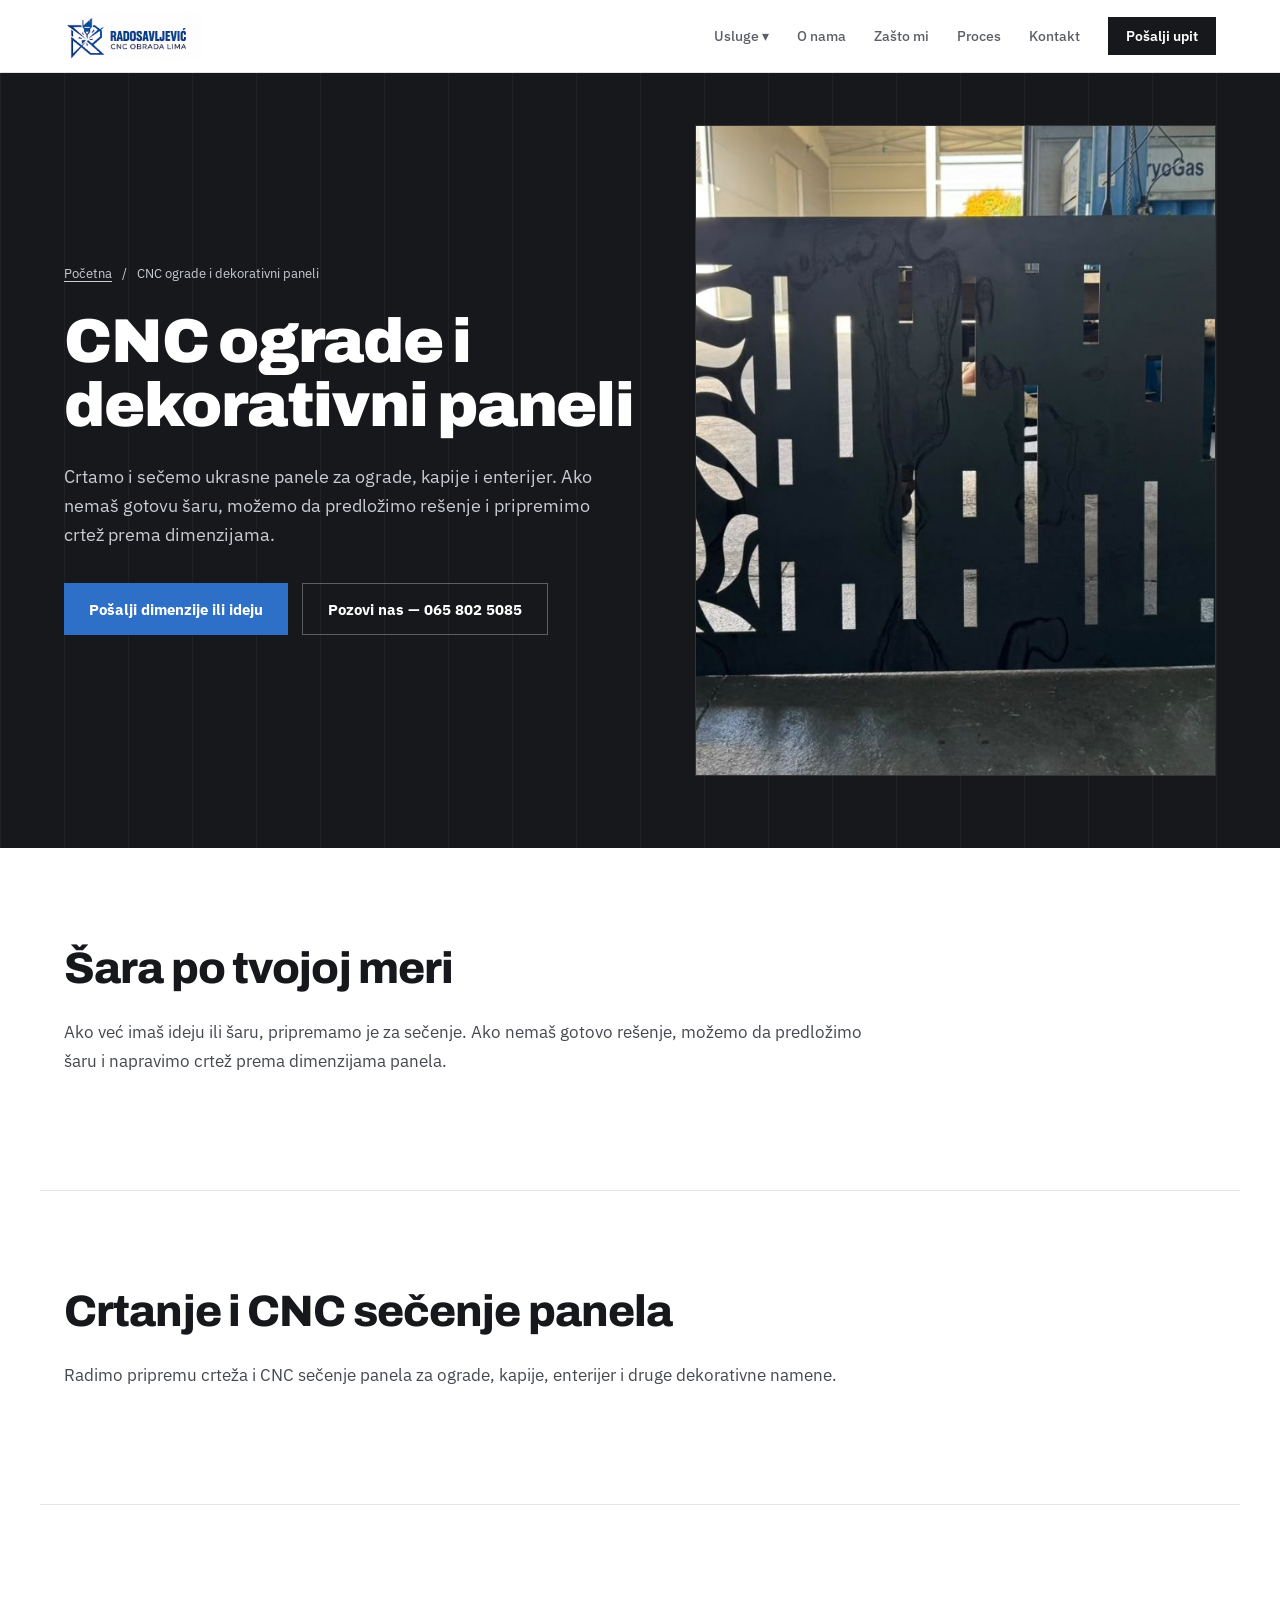
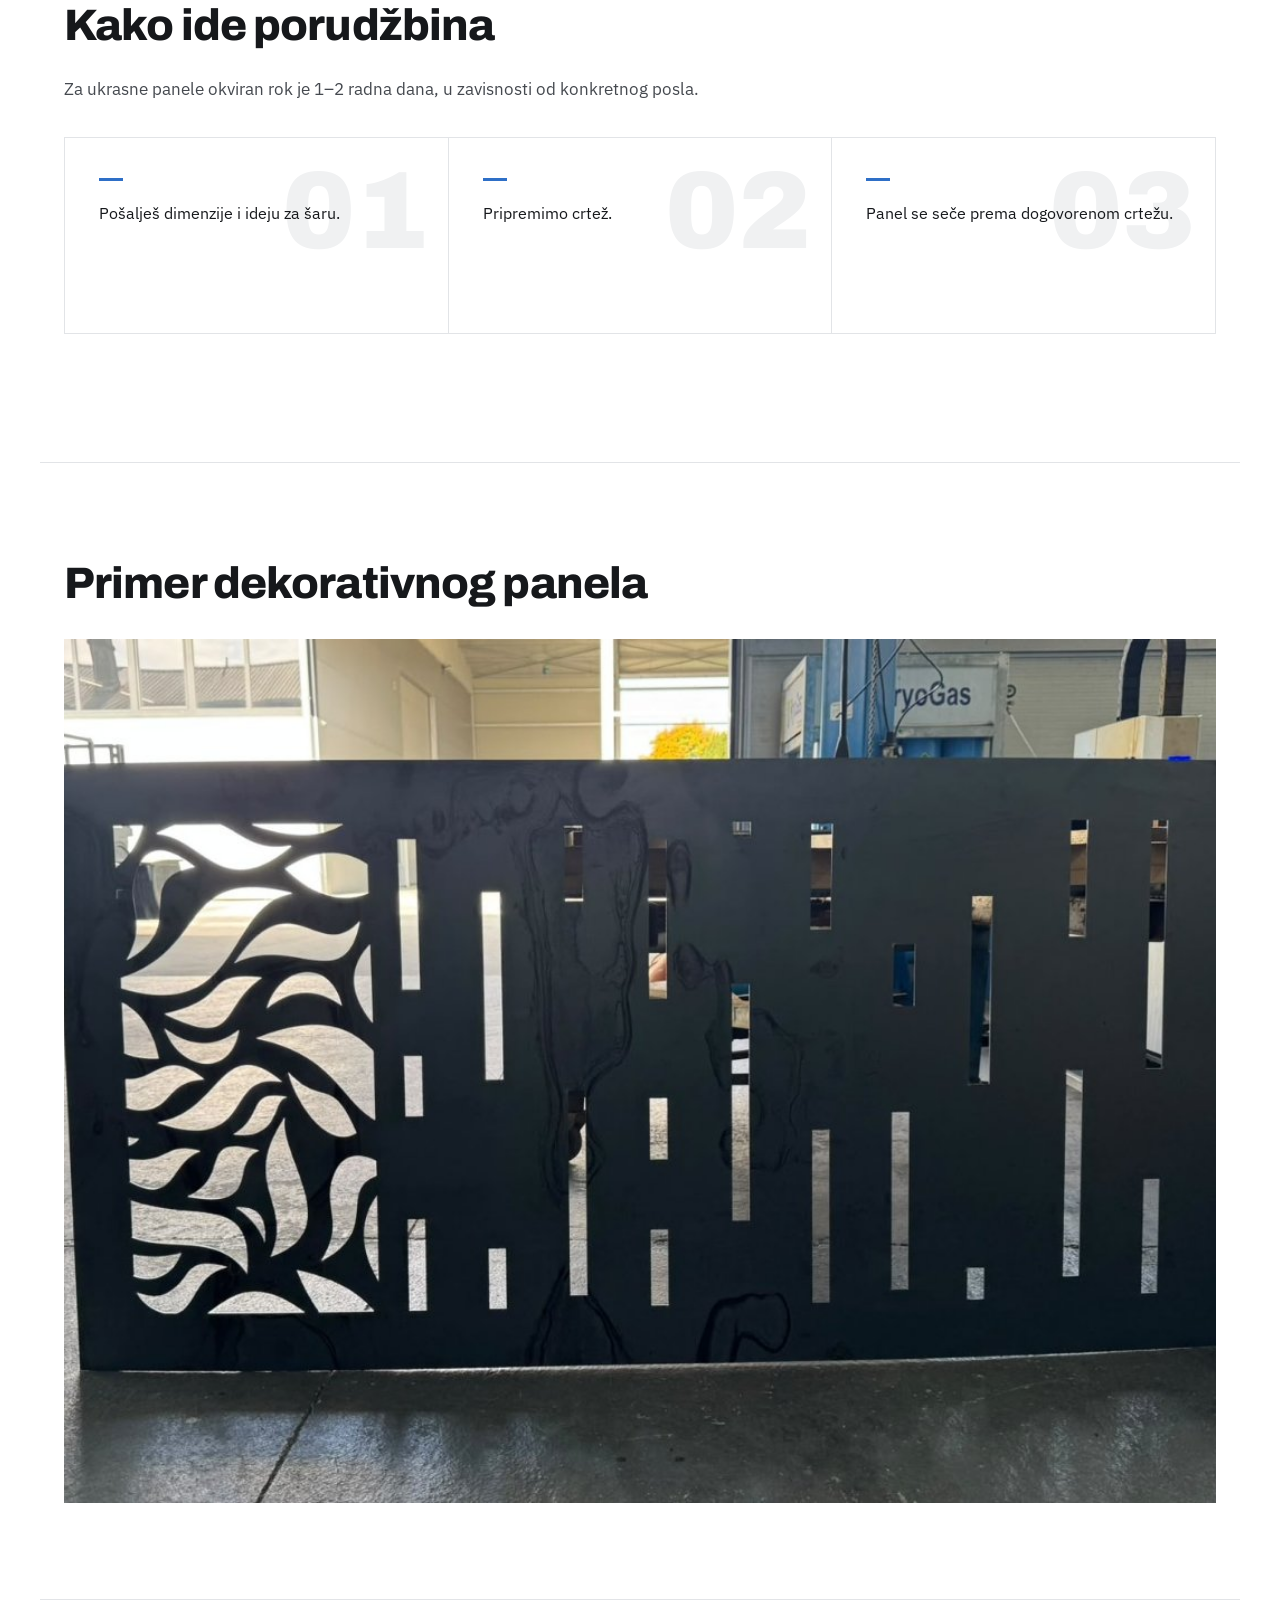
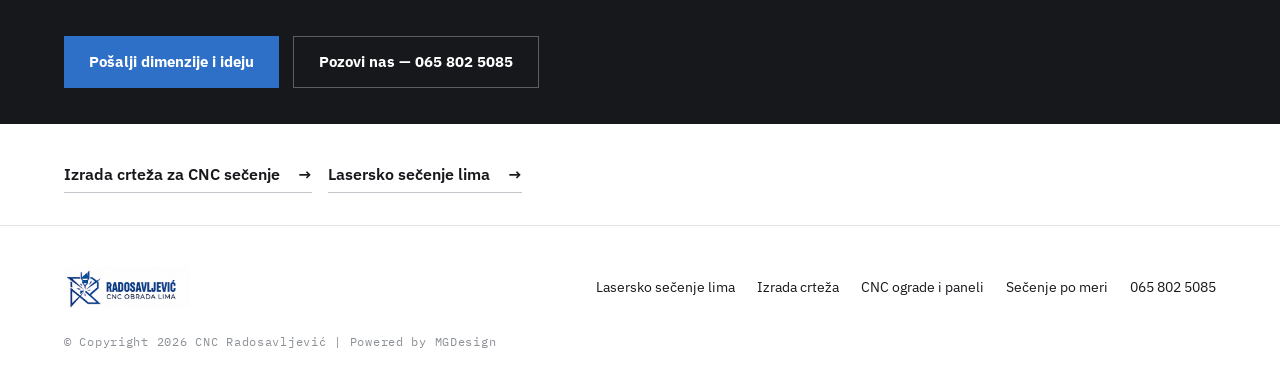
==== cnc-ograde/index.html @ 43fbc7a0 "Add four CNC service pages and production SEO updates" ====
<!doctype html>
<html lang="sr">
<head>
<meta charset="utf-8">
<meta name="viewport" content="width=device-width, initial-scale=1">
<!-- Google Tag Manager -->
<script>(function(w,d,s,l,i){w[l]=w[l]||[];w[l].push({'gtm.start':
new Date().getTime(),event:'gtm.js'});var f=d.getElementsByTagName(s)[0],
j=d.createElement(s),dl=l!='dataLayer'?'&l='+l:'';j.async=true;j.src=
'https://www.googletagmanager.com/gtm.js?id='+i+dl;f.parentNode.insertBefore(j,f);
})(window,document,'script','dataLayer','GTM-P7VCT999');</script>
<!-- End Google Tag Manager -->
<title>CNC ograde i dekorativni paneli | Radosavljević</title>
<meta name="description" content="Crtamo i sečemo ukrasne panele za ograde, kapije i enterijer. Ako nemaš gotovu šaru, možemo da predložimo rešenje i pripremimo crtež prema dimenzijama.">
<meta name="robots" content="index, follow">
<link rel="canonical" href="https://cnc-radosavljevic.com/cnc-ograde/">
<meta name="theme-color" content="#16181b">
<link rel="icon" type="image/png" href="/favicon-96x96.png" sizes="96x96">
<link rel="icon" type="image/svg+xml" href="/favicon.svg">
<link rel="shortcut icon" href="/favicon.ico">
<link rel="apple-touch-icon" sizes="180x180" href="/apple-touch-icon.png">
<meta name="apple-mobile-web-app-title" content="CNC Radosavljević">
<link rel="manifest" href="/site.webmanifest">
<meta property="og:type" content="website">
<meta property="og:locale" content="sr_RS">
<meta property="og:site_name" content="Radosavljević CNC obrada lima">
<meta property="og:title" content="CNC ograde i dekorativni paneli | Radosavljević">
<meta property="og:description" content="Crtamo i sečemo ukrasne panele za ograde, kapije i enterijer. Ako nemaš gotovu šaru, možemo da predložimo rešenje i pripremimo crtež prema dimenzijama.">
<meta property="og:url" content="https://cnc-radosavljevic.com/cnc-ograde/">
<meta property="og:image" content="https://cnc-radosavljevic.com/assets/galerija-4.jpg">
<meta property="og:image:alt" content="Crni laserski sečeni dekorativni panel">
<meta name="twitter:card" content="summary_large_image">
<meta name="twitter:title" content="CNC ograde i dekorativni paneli | Radosavljević">
<meta name="twitter:description" content="Crtamo i sečemo ukrasne panele za ograde, kapije i enterijer. Ako nemaš gotovu šaru, možemo da predložimo rešenje i pripremimo crtež prema dimenzijama.">
<meta name="twitter:image" content="https://cnc-radosavljevic.com/assets/galerija-4.jpg">
<script type="application/ld+json">{
  "@context": "https://schema.org",
  "@graph": [
    {
      "@type": "WebPage",
      "@id": "https://cnc-radosavljevic.com/cnc-ograde/#webpage",
      "url": "https://cnc-radosavljevic.com/cnc-ograde/",
      "name": "CNC ograde i dekorativni paneli | Radosavljević",
      "description": "Crtamo i sečemo ukrasne panele za ograde, kapije i enterijer. Ako nemaš gotovu šaru, možemo da predložimo rešenje i pripremimo crtež prema dimenzijama.",
      "inLanguage": "sr-RS",
      "about": {
        "@id": "https://cnc-radosavljevic.com/cnc-ograde/#service"
      },
      "breadcrumb": {
        "@id": "https://cnc-radosavljevic.com/cnc-ograde/#breadcrumb"
      }
    },
    {
      "@type": "BreadcrumbList",
      "@id": "https://cnc-radosavljevic.com/cnc-ograde/#breadcrumb",
      "itemListElement": [
        {
          "@type": "ListItem",
          "position": 1,
          "name": "Početna",
          "item": "https://cnc-radosavljevic.com/"
        },
        {
          "@type": "ListItem",
          "position": 2,
          "name": "CNC ograde i dekorativni paneli",
          "item": "https://cnc-radosavljevic.com/cnc-ograde/"
        }
      ]
    },
    {
      "@type": "Service",
      "@id": "https://cnc-radosavljevic.com/cnc-ograde/#service",
      "name": "CNC ograde i dekorativni paneli",
      "description": "Crtamo i sečemo ukrasne panele za ograde, kapije i enterijer. Ako nemaš gotovu šaru, možemo da predložimo rešenje i pripremimo crtež prema dimenzijama.",
      "url": "https://cnc-radosavljevic.com/cnc-ograde/",
      "provider": {
        "@type": "LocalBusiness",
        "name": "Radosavljević CNC obrada lima",
        "url": "https://cnc-radosavljevic.com/"
      }
    }
  ]
}</script>
<link rel="preconnect" href="https://fonts.googleapis.com">
<link rel="preconnect" href="https://fonts.gstatic.com" crossorigin>
<link href="https://fonts.googleapis.com/css2?family=Archivo:wght@600;700;800;900&amp;family=IBM+Plex+Mono:wght@400;500&amp;family=IBM+Plex+Sans:wght@400;500;600&amp;display=swap" rel="stylesheet">
<link rel="stylesheet" href="/assets/pages.css">
</head>
<body>
<!-- Google Tag Manager (noscript) -->
<noscript><iframe src="https://www.googletagmanager.com/ns.html?id=GTM-P7VCT999"
height="0" width="0" style="display:none;visibility:hidden"></iframe></noscript>
<!-- End Google Tag Manager (noscript) -->
<header class="site-header">
  <div class="site-header__inner">
    <a class="site-header__brand" href="/" aria-label="CNC Radosavljević — početna">
      <img src="/assets/logo.png" alt="Radosavljević CNC obrada lima" width="200" height="77">
    </a>
    <nav class="desktop-nav" aria-label="Glavna navigacija">
      <details class="services-menu">
        <summary>Usluge</summary>
        <div class="services-subnav">
          <a href="/lasersko-secenje-lima/">Lasersko sečenje lima</a>
          <a href="/izrada-crteza-za-cnc-secenje/">Izrada crteža za CNC sečenje</a>
          <a href="/cnc-ograde/">CNC ograde i dekorativni paneli</a>
          <a href="/usluzno-secenje-lima/">Uslužno sečenje lima po meri</a>
        </div>
      </details>
      <a href="/#onama">O nama</a>
      <a href="/#zasto">Zašto mi</a>
      <a href="/#proces">Proces</a>
      <a href="/#kontakt">Kontakt</a>
      <a class="nav-cta" href="/usluzno-secenje-lima/#upit">Pošalji upit</a>
    </nav>
    <details class="mobile-nav">
      <summary aria-label="Otvori ili zatvori meni"><span aria-hidden="true">☰</span><span class="sr-only">Meni</span></summary>
      <nav aria-label="Mobilna navigacija">
        <a href="/#usluge">Usluge</a>
        <a class="mobile-nav__child" href="/lasersko-secenje-lima/">Lasersko sečenje lima</a>
        <a class="mobile-nav__child" href="/izrada-crteza-za-cnc-secenje/">Izrada crteža za CNC sečenje</a>
        <a class="mobile-nav__child" href="/cnc-ograde/">CNC ograde i dekorativni paneli</a>
        <a class="mobile-nav__child" href="/usluzno-secenje-lima/">Uslužno sečenje lima po meri</a>
        <a href="/#onama">O nama</a>
        <a href="/#kontakt">Kontakt</a>
        <a class="nav-cta" href="/usluzno-secenje-lima/#upit">Pošalji upit</a>
      </nav>
    </details>
  </div>
</header>

<main id="top">
<section class="page-hero" aria-labelledby="page-title"><div class="page-hero__inner">
<div class="page-hero__copy">
<nav class="breadcrumbs" aria-label="Putanja"><a href="/">Početna</a><span aria-hidden="true">/</span><span aria-current="page">CNC ograde i dekorativni paneli</span></nav>
<h1 id="page-title">CNC ograde i dekorativni paneli</h1>
<p class="page-hero__intro">Crtamo i sečemo ukrasne panele za ograde, kapije i enterijer. Ako nemaš gotovu šaru, možemo da predložimo rešenje i pripremimo crtež prema dimenzijama.</p>
<div class="page-hero__actions"><a class="button button--primary" href="/usluzno-secenje-lima/#upit">Pošalji dimenzije ili ideju</a><a class="button button--outline" href="tel:+381658025085">Pozovi nas — 065 802 5085</a></div>

</div><div class="page-hero__media"><img src="/assets/galerija-4.jpg" alt="Crni laserski sečeni dekorativni panel" fetchpriority="high" decoding="async"></div>
</div></section><section class="page-content service-section"><h2>Šara po tvojoj meri</h2><p>Ako već imaš ideju ili šaru, pripremamo je za sečenje. Ako nemaš gotovo rešenje, možemo da predložimo šaru i napravimo crtež prema dimenzijama panela.</p></section>
<section class="page-content service-section"><h2>Crtanje i CNC sečenje panela</h2><p>Radimo pripremu crteža i CNC sečenje panela za ograde, kapije, enterijer i druge dekorativne namene.</p></section>
<section class="page-content service-section"><h2>Kako ide porudžbina</h2><p>Za ukrasne panele okviran rok je 1–2 radna dana, u zavisnosti od konkretnog posla.</p><ol class="steps-list"><li><span class="step-ghost" aria-hidden="true">01</span><span class="step-rule" aria-hidden="true"></span><span class="step-copy">Pošalješ dimenzije i ideju za šaru.</span></li><li><span class="step-ghost" aria-hidden="true">02</span><span class="step-rule" aria-hidden="true"></span><span class="step-copy">Pripremimo crtež.</span></li><li><span class="step-ghost" aria-hidden="true">03</span><span class="step-rule" aria-hidden="true"></span><span class="step-copy">Panel se seče prema dogovorenom crtežu.</span></li></ol></section>
<section class="page-content service-section"><h2>Primer dekorativnog panela</h2><div class="photo-grid"><figure><img src="/assets/galerija-4.jpg" alt="Crni CNC sečeni panel za ogradu ili kapiju" loading="lazy" decoding="async"></figure></div></section><div class="closing-cta"><div class="closing-inner"><div class="page-hero__actions">
        <a class="button button--primary" href="/usluzno-secenje-lima/#upit">Pošalji dimenzije i ideju</a><a class="button button--outline" href="tel:+381658025085">Pozovi nas — 065 802 5085</a>
        </div></div></div><nav class="related-links" aria-label="Povezane usluge"><a href="/izrada-crteza-za-cnc-secenje/">Izrada crteža za CNC sečenje <span aria-hidden="true">→</span></a><a href="/lasersko-secenje-lima/">Lasersko sečenje lima <span aria-hidden="true">→</span></a></nav></main>
<footer class="site-footer">
  <div class="site-footer__inner">
    <a href="/" aria-label="Nazad na početnu"><img src="/assets/logo.png" alt="Radosavljević CNC obrada lima" width="182" height="70"></a>
    <nav class="site-footer__links" aria-label="Usluge u podnožju">
      <a href="/lasersko-secenje-lima/">Lasersko sečenje lima</a>
      <a href="/izrada-crteza-za-cnc-secenje/">Izrada crteža</a>
      <a href="/cnc-ograde/">CNC ograde i paneli</a>
      <a href="/usluzno-secenje-lima/">Sečenje po meri</a>
      <a href="tel:+381658025085">065 802 5085</a>
    </nav>
    <small>© Copyright 2026 CNC Radosavljević | Powered by MGDesign</small>
  </div>
</footer>


</body>
</html>
---- assets/pages.css ----
/* Stilovi za nove unutrašnje stranice; postojeći index.html nije promenjen. */
:root {
  color-scheme: light;
  --ink: #16181b;
  --text-muted: #5c6066;
  --line: #e2e4e7;
  --blue: #2e6fc7;
  --blue-light: #5b9be8;
  --font-body: 'IBM Plex Sans', system-ui, sans-serif;
  --font-heading: Archivo, system-ui, sans-serif;
  --font-mono: 'IBM Plex Mono', monospace;
}
* { box-sizing: border-box; }
html { scroll-behavior: smooth; }
body { margin: 0; font-family: var(--font-body); color: var(--ink); background: white; -webkit-font-smoothing: antialiased; }
a { color: inherit; text-decoration: none; }
a:hover { color: #1f4e9e; }
a:focus-visible, summary:focus-visible { outline: 3px solid var(--blue); outline-offset: 4px; }
img { max-width: 100%; }
h1, h2, h3 { font-family: var(--font-heading); letter-spacing: -.02em; margin: 0; }
p { margin: 0; }
.sr-only { position: absolute; width: 1px; height: 1px; padding: 0; margin: -1px; overflow: hidden; clip: rect(0,0,0,0); white-space: nowrap; border: 0; }

/* Header i navigacija preuzimaju proporcije i boje sa postojeće naslovne. */
.site-header { position: relative; z-index: 20; background: rgba(255,255,255,.96); border-bottom: 1px solid var(--line); }
.site-header__inner { max-width: 1200px; height: 72px; padding: 0 24px; margin: auto; display: flex; justify-content: space-between; align-items: center; gap: 24px; }
.site-header__brand { display: inline-flex; align-items: center; flex-shrink: 0; }
.site-header__brand img { display: block; width: auto; height: 46px; }
.desktop-nav { display: flex; align-items: center; gap: 28px; }
.desktop-nav > a { font-size: 14px; color: var(--text-muted); font-weight: 500; position: relative; }
.desktop-nav > a:not(.nav-cta)::after { content: ''; position: absolute; left: 0; right: 0; bottom: -6px; height: 2px; background: var(--blue); transform: scaleX(0); transform-origin: left; transition: transform .2s; }
.desktop-nav > a:not(.nav-cta):hover::after { transform: scaleX(1); }
.desktop-nav > a:hover { color: var(--ink); }
.desktop-nav > a.nav-cta, .mobile-nav .nav-cta { padding: 10px 18px; font-weight: 600; color: white; background: var(--ink); }
.desktop-nav > a.nav-cta:hover, .mobile-nav .nav-cta:hover { background: var(--blue); color: #fff; }
.mobile-nav { display: none; }

/* Unutrašnja hero sekcija, sa istim motivima kao na naslovnoj. */
.page-hero { background-color: var(--ink); background-image: repeating-linear-gradient(90deg, rgba(255,255,255,.04) 0 1px, transparent 1px 64px); color: white; }
.page-hero__inner { max-width: 1200px; margin: auto; padding: 52px 24px 72px; display: grid; grid-template-columns: 1.05fr .95fr; gap: 56px; align-items: center; }
.eyebrow, .section-label { font: 500 12px/1.5 var(--font-mono); letter-spacing: .13em; color: var(--blue-light); }
.eyebrow { display: inline-block; padding: 7px 14px; border: 1px solid rgba(255,255,255,.18); margin-bottom: 22px; }
.breadcrumbs { display: flex; gap: 10px; align-items: center; margin-bottom: 28px; font-size: 13px; color: #c9ccd1; }
.breadcrumbs a { text-decoration: underline; text-underline-offset: 3px; }
.breadcrumbs a:hover { color: white; }
.page-hero h1 { font-size: clamp(40px, 5.4vw, 68px); font-weight: 900; line-height: 1.02; }
.page-hero h1 span { color: var(--blue-light); }
.page-hero__intro { font-size: 18px; line-height: 1.6; color: #c9ccd1; max-width: 560px; margin: 26px 0 34px; }
.page-hero__actions { display: flex; gap: 14px; flex-wrap: wrap; }
.button { display: inline-flex; align-items: center; justify-content: center; text-align: center; min-height: 52px; padding: 15px 25px; font-size: 15px; font-weight: 700; transition: background .2s, transform .2s; }
.button:hover { transform: translateY(-2px); }
.button--primary { color: white; background: var(--blue); }
.button--primary:hover { background: #3f7fd6; color: white; }
.button--outline { color: white; border: 1px solid rgba(255,255,255,.3); }
.button--outline:hover { color: white; background: rgba(255,255,255,.08); }
.page-hero__media { aspect-ratio: 4 / 5; border: 1px solid rgba(255,255,255,.12); overflow: hidden; }
.page-hero__media img { display: block; width: 100%; height: 100%; object-fit: cover; }

/* Privremeni sadržaj nove stranice. */
.page-content { max-width: 1200px; margin: 0 auto; padding: 96px 24px; }
.section-label { color: #1f4e9e; margin-bottom: 14px; }
.page-content h2 { font-size: clamp(30px, 4vw, 44px); font-weight: 800; max-width: 720px; }
.page-content__lead { max-width: 750px; color: var(--text-muted); font-size: 16px; line-height: 1.7; margin: 24px 0 42px; }
.info-grid { display: grid; grid-template-columns: repeat(3, minmax(0,1fr)); gap: 1px; background: var(--line); border: 1px solid var(--line); }
.info-card { background: white; padding: 38px 30px; min-height: 230px; }
.info-card__rule { width: 26px; height: 3px; background: var(--blue); margin-bottom: 24px; }
.info-card h3 { font-size: 22px; font-weight: 700; margin-bottom: 14px; }
.info-card p { font-size: 15px; color: var(--text-muted); line-height: 1.7; }

.site-footer { border-top: 1px solid var(--line); background: white; }
.site-footer__inner { max-width: 1200px; padding: 40px 24px; margin: 0 auto; display: flex; justify-content: space-between; align-items: center; gap: 24px; flex-wrap: wrap; }
.site-footer img { display: block; width: auto; height: 42px; }
.site-footer small { font: 400 12px/1.6 var(--font-mono); letter-spacing: .06em; color: #8b9096; }

@media (max-width: 1000px) {
  .desktop-nav { gap: 17px; }
}
@media (max-width: 860px) {
  .site-header { position: sticky; top: 0; backdrop-filter: blur(10px); }
  .desktop-nav { display: none; }
  .mobile-nav { display: block; position: relative; }
  .mobile-nav summary { width: 42px; height: 42px; border: 1px solid var(--line); display: grid; place-items: center; list-style: none; cursor: pointer; font-size: 21px; }
  .mobile-nav summary::-webkit-details-marker { display: none; }
  .mobile-nav[open] summary span[aria-hidden] { font-size: 0; }
  .mobile-nav[open] summary span[aria-hidden]::after { content: '×'; font-size: 29px; }
  .mobile-nav nav { position: absolute; right: -24px; top: calc(100% + 15px); width: min(340px, 100vw); padding: 12px 24px 24px; display: flex; flex-direction: column; background: #fff; box-shadow: 0 18px 35px rgba(0,0,0,.14); border: 1px solid var(--line); }
  .mobile-nav nav a { padding: 12px 0; border-bottom: 1px solid #f0f1f2; font-weight: 500; }
  .mobile-nav nav .nav-cta { border: none; margin-top: 12px; padding: 14px; text-align: center; }
  .page-hero__inner { grid-template-columns: 1fr; gap: 40px; }
  .page-hero__media { aspect-ratio: 16 / 10; }
  .info-grid { grid-template-columns: 1fr; }
  .info-card { min-height: 0; }
}
@media (max-width: 520px) {
  .page-hero__inner { padding: 38px 24px 56px; }
  .page-content { padding: 64px 24px; }
  .page-hero__intro { font-size: 16px; }
  .page-hero__media { aspect-ratio: 4 / 3; }
}
@media (prefers-reduced-motion: reduce) {
  html { scroll-behavior: auto; }
  *, *::before, *::after { transition: none !important; }
}

/* Odobrene uslužne podstrane: sadržajne sekcije i kontakt. */
.service-section { border-bottom: 1px solid var(--line); }
.service-section h2 { margin-bottom: 26px; }
.service-section > p, .page-content--form > p { font-size: 17px; line-height: 1.72; max-width: 800px; color: #45494f; margin: 0 0 18px; }
.page-hero__media img { object-position: center; }
.page-hero h1 { font-size: clamp(34px, 4.9vw, 62px); }
.hero-stats { display: flex; flex-wrap: wrap; gap: 10px; margin-top: 27px; }
.hero-stats span { font: 500 13px/1.4 var(--font-mono); padding: 9px 13px; border: 1px solid #555c66; color: #eef0f5; }
.facts-grid { display: grid; grid-template-columns: repeat(4,minmax(0,1fr)); gap: 12px; margin-top: 24px; }
.facts-grid .info-card { background: #f5f6f8; min-height: 145px; padding: 24px; border-top: 3px solid var(--blue); }
.facts-grid .info-card h3 { font-size: 18px; }
.facts-grid .info-card p { font-size: 22px; font-weight: 700; color: var(--ink); }
.service-section .info-grid { margin-top: 28px; }
.service-section .info-card { min-height: unset; }
.steps-list { list-style: none; display: grid; grid-template-columns: repeat(3,minmax(0,1fr)); gap: 1px; padding: 0; margin: 32px 0; background: var(--line); border: 1px solid var(--line); }
.steps-list li { position: relative; overflow: hidden; min-height: 195px; padding: 40px 34px 34px; background: #fff; font-size: 16px; line-height: 1.6; }
.step-ghost { position: absolute; top: 18px; right: 20px; color: #f0f1f2; font: 900 110px/1 var(--font-heading); pointer-events: none; }
.step-rule { position: relative; z-index: 1; display: block; width: 24px; height: 3px; margin-bottom: 20px; background: var(--blue); }
.step-copy { position: relative; z-index: 1; display: block; color: var(--ink); }
.photo-grid { display: grid; grid-template-columns: repeat(auto-fit,minmax(210px,1fr)); gap: 14px; margin-top: 32px; }
.photo-grid figure, .feature-photo { margin: 0; background: #e5e7e9; overflow: hidden; }
.photo-grid figure { aspect-ratio: 4 / 3; }
.photo-grid img, .feature-photo img { display: block; width: 100%; height: 100%; object-fit: cover; }
.feature-photo { max-width: 780px; margin-top: 32px; aspect-ratio: 16 / 9; }
.service-faq { max-width: 900px; margin-inline: auto; padding: 96px 24px; }
.service-faq__label { font: 400 12px/1.5 var(--font-mono); letter-spacing: .16em; color: #1f4e9e; margin-bottom: 14px; }
.service-faq h2 { font-size: clamp(30px, 4vw, 44px); font-weight: 800; margin-bottom: 44px; }
.faq-list { border-top: 1px solid var(--line); }
.faq-list details { border-bottom: 1px solid var(--line); }
.faq-list summary { display: flex; align-items: center; justify-content: space-between; gap: 20px; padding: 24px 4px; list-style: none; cursor: pointer; font: 700 18px/1.45 var(--font-heading); color: var(--ink); }
.faq-list summary::-webkit-details-marker { display: none; }
.faq-list summary::after { content: '+'; flex-shrink: 0; font: 400 22px/1 var(--font-mono); color: #1f4e9e; }
.faq-list details[open] summary::after { content: '–'; }
.faq-list p { max-width: 680px; margin: 0; padding: 0 4px 26px; color: var(--text-muted); font-size: 16px; line-height: 1.65; }
.inline-cta { margin: 36px 0 0; }
.inline-cta .button--outline, .page-content--form .button--outline { border-color: var(--ink); color: var(--ink); }
.inline-cta .button--outline:hover, .page-content--form .button--outline:hover { color: white; background: var(--ink); }
.closing-cta { background: #16181b; padding: 36px 0; }
.closing-inner { width: 100%; max-width: 1200px; margin: auto; padding: 0 24px; }
.page-content--form { background: #fff; }
.quote-form { margin-top: 32px; max-width: 850px; display: grid; gap: 17px; }
.quote-form label { display: grid; gap: 9px; font-weight: 600; font-size: 14px; }
.quote-form input, .quote-form textarea { width: 100%; padding: 14px; border: 1px solid #b9c0c8; border-radius: 2px; background: #fff; color: var(--ink); font: inherit; }
.quote-form input:focus, .quote-form textarea:focus { outline: 2px solid #2e6fc7; outline-offset: 1px; }
.quote-form input[type=file] { padding: 18px; border-style: dashed; }
.quote-form .button { border: none; width: fit-content; cursor: pointer; }
.form-row { display: grid; grid-template-columns: repeat(2,1fr); gap: 18px; }
.form-feedback { min-height: 18px; font-size: 14px; color: #ab3131; }
.related-links { width: 100%; display: flex; flex-wrap: wrap; gap: 16px; padding: 32px 24px; max-width: 1200px; margin: auto; }
.related-links a { display: inline-flex; align-items: center; justify-content: space-between; gap: 18px; border-bottom: 1px solid #c2c6cb; padding: 8px 0; font-weight: 600; }
.site-footer__links { display: flex; flex-wrap: wrap; gap: 12px 22px; }
.site-footer__links a { font-size: 14px; }
.services-menu { position: relative; }
.services-menu > summary { list-style: none; font-size: 14px; color: var(--text-muted); font-weight: 500; cursor: pointer; }
.services-menu > summary::-webkit-details-marker { display: none; }
.services-menu > summary::after { content: ' ▾'; }
.services-menu[open] .services-subnav { position: absolute; top: 100%; left: -18px; width: 280px; background: #fff; box-shadow: 0 12px 32px #0002; padding: 12px 18px; border: 1px solid var(--line); z-index: 30; }
.services-subnav a { display: block; padding: 10px 0; font-size: 14px; border-bottom: 1px solid var(--line); }
.services-subnav a:last-child { border: 0; }
.mobile-nav nav .mobile-nav__child { padding-left: 16px; font-size: 13px; }
@media(max-width: 860px) {
  .facts-grid { grid-template-columns: repeat(2, 1fr); }
  .steps-list { grid-template-columns: 1fr; }
}
@media(max-width: 520px) {
  .service-faq { padding: 64px 24px; }
  .steps-list li { min-height: 170px; padding: 30px 26px; }
  .step-ghost { top: 16px; right: 18px; font-size: 86px; }
  .form-row { grid-template-columns: 1fr; }
  .facts-grid { grid-template-columns: 1fr 1fr; }
  .facts-grid .info-card { padding: 18px; }
  .page-hero__actions .button { width: 100%; }
}
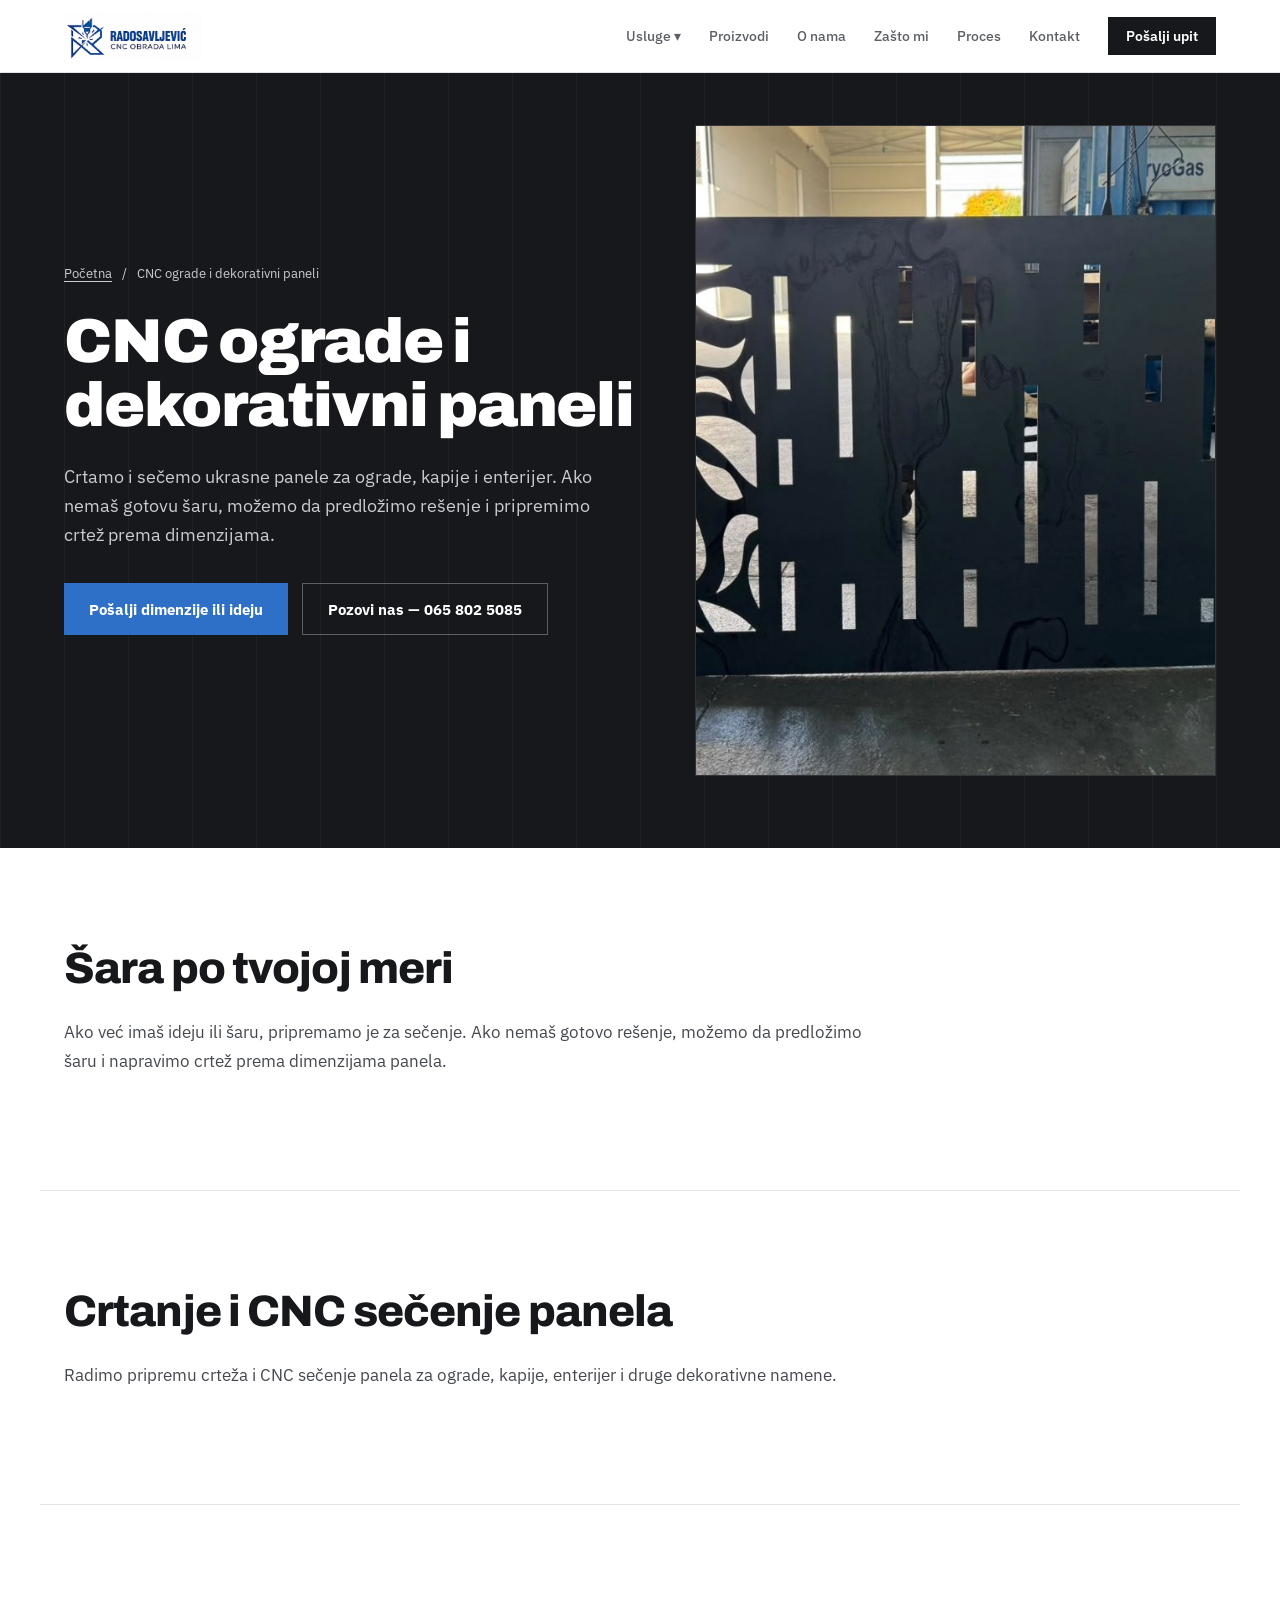
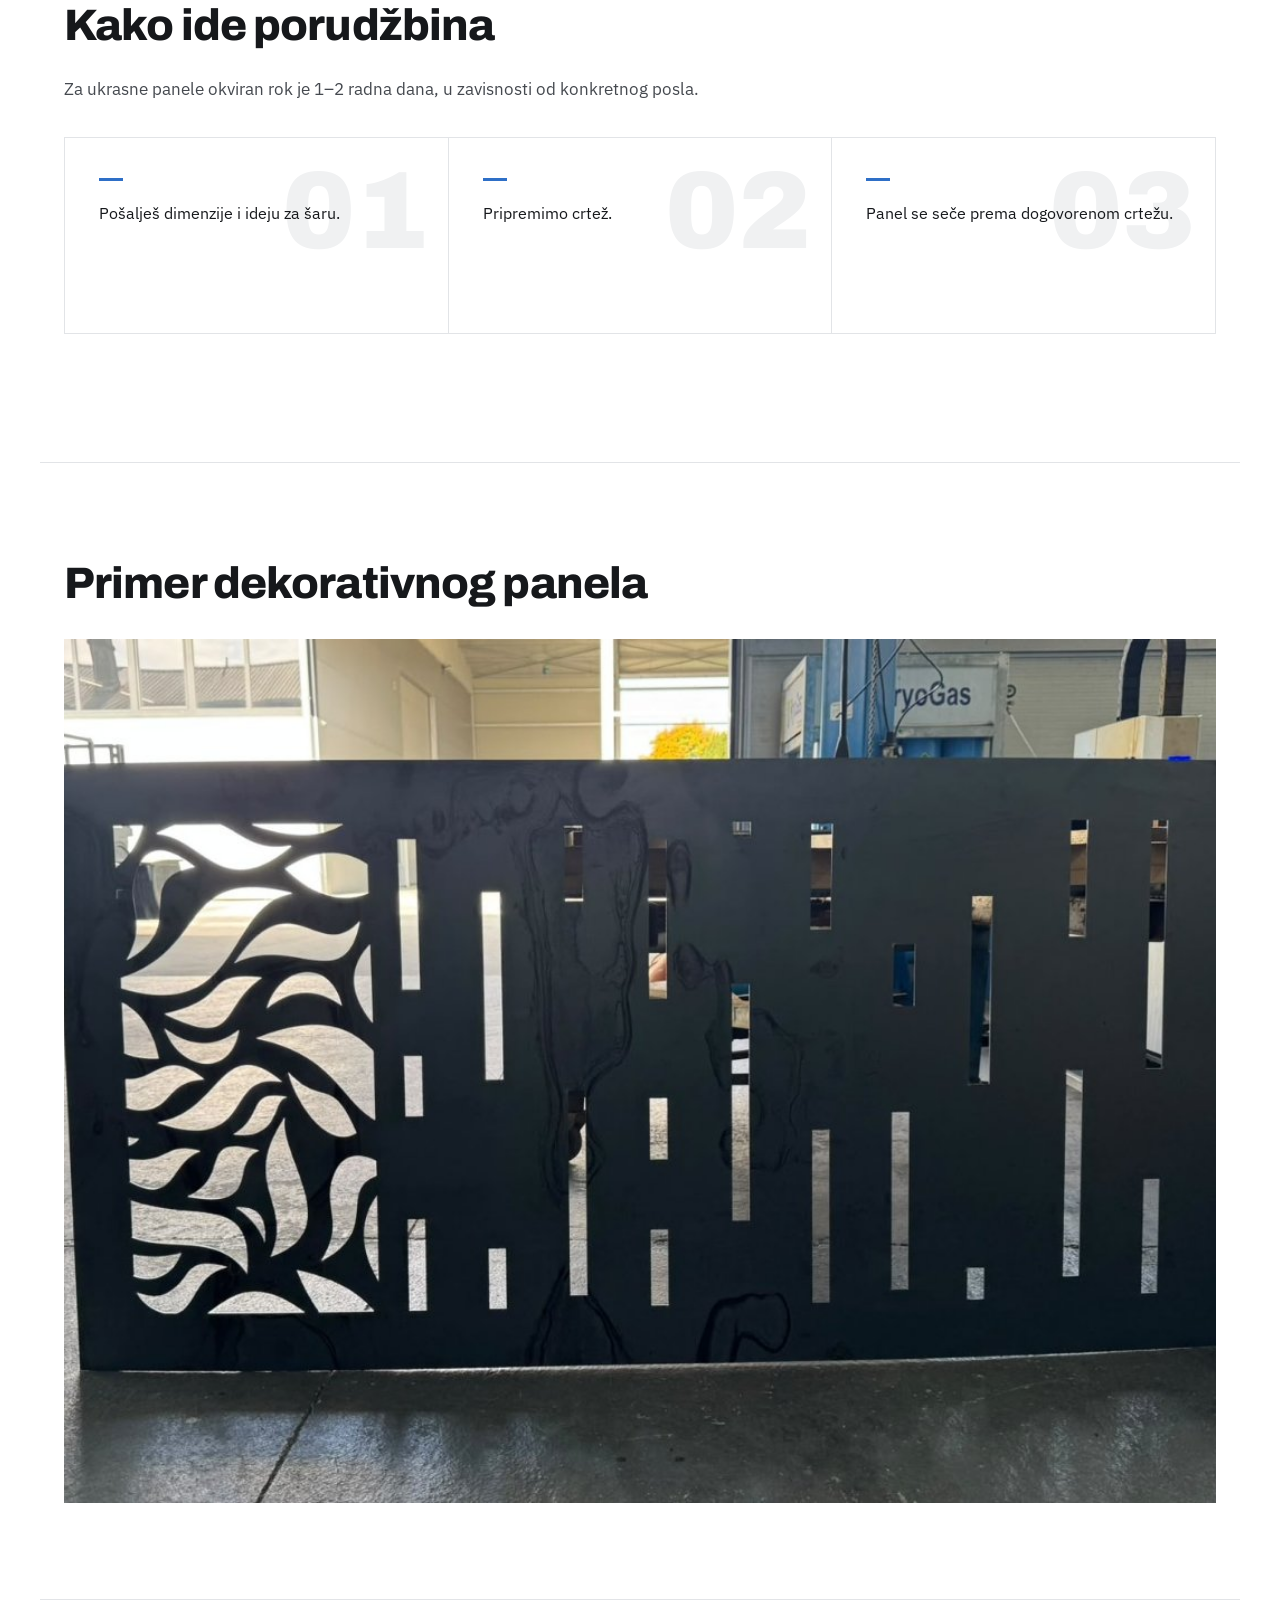
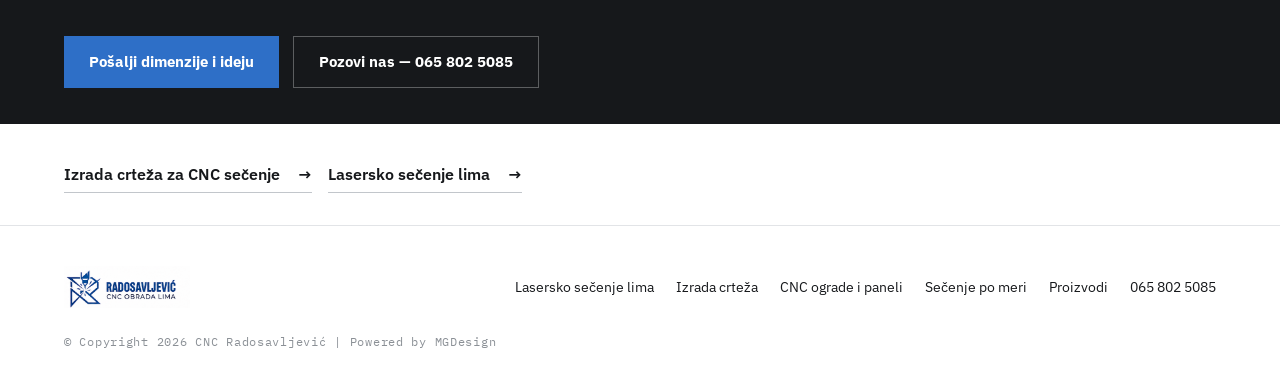
==== commit 02e52363: "Deploy seven-page CNC site with products and SERP controls" ====
--- a/cnc-ograde/index.html
+++ b/cnc-ograde/index.html
@@ -93,7 +93,7 @@
 height="0" width="0" style="display:none;visibility:hidden"></iframe></noscript>
 <!-- End Google Tag Manager (noscript) -->
 <header class="site-header">
-  <div class="site-header__inner">
+  <div class="site-header__inner" data-nosnippet>
     <a class="site-header__brand" href="/" aria-label="CNC Radosavljević — početna">
       <img src="/assets/logo.png" alt="Radosavljević CNC obrada lima" width="200" height="77">
     </a>
@@ -107,6 +107,7 @@
           <a href="/usluzno-secenje-lima/">Uslužno sečenje lima po meri</a>
         </div>
       </details>
+      <a href="/proizvodi/">Proizvodi</a>
       <a href="/#onama">O nama</a>
       <a href="/#zasto">Zašto mi</a>
       <a href="/#proces">Proces</a>
@@ -121,6 +122,7 @@
         <a class="mobile-nav__child" href="/izrada-crteza-za-cnc-secenje/">Izrada crteža za CNC sečenje</a>
         <a class="mobile-nav__child" href="/cnc-ograde/">CNC ograde i dekorativni paneli</a>
         <a class="mobile-nav__child" href="/usluzno-secenje-lima/">Uslužno sečenje lima po meri</a>
+        <a href="/proizvodi/">Proizvodi</a>
         <a href="/#onama">O nama</a>
         <a href="/#kontakt">Kontakt</a>
         <a class="nav-cta" href="/usluzno-secenje-lima/#upit">Pošalji upit</a>
@@ -135,23 +137,24 @@
 <nav class="breadcrumbs" aria-label="Putanja"><a href="/">Početna</a><span aria-hidden="true">/</span><span aria-current="page">CNC ograde i dekorativni paneli</span></nav>
 <h1 id="page-title">CNC ograde i dekorativni paneli</h1>
 <p class="page-hero__intro">Crtamo i sečemo ukrasne panele za ograde, kapije i enterijer. Ako nemaš gotovu šaru, možemo da predložimo rešenje i pripremimo crtež prema dimenzijama.</p>
-<div class="page-hero__actions"><a class="button button--primary" href="/usluzno-secenje-lima/#upit">Pošalji dimenzije ili ideju</a><a class="button button--outline" href="tel:+381658025085">Pozovi nas — 065 802 5085</a></div>
+<div class="page-hero__actions" data-nosnippet><a class="button button--primary" href="/usluzno-secenje-lima/#upit">Pošalji dimenzije ili ideju</a><a class="button button--outline" href="tel:+381658025085">Pozovi nas — 065 802 5085</a></div>
 
 </div><div class="page-hero__media"><img src="/assets/galerija-4.jpg" alt="Crni laserski sečeni dekorativni panel" fetchpriority="high" decoding="async"></div>
 </div></section><section class="page-content service-section"><h2>Šara po tvojoj meri</h2><p>Ako već imaš ideju ili šaru, pripremamo je za sečenje. Ako nemaš gotovo rešenje, možemo da predložimo šaru i napravimo crtež prema dimenzijama panela.</p></section>
 <section class="page-content service-section"><h2>Crtanje i CNC sečenje panela</h2><p>Radimo pripremu crteža i CNC sečenje panela za ograde, kapije, enterijer i druge dekorativne namene.</p></section>
 <section class="page-content service-section"><h2>Kako ide porudžbina</h2><p>Za ukrasne panele okviran rok je 1–2 radna dana, u zavisnosti od konkretnog posla.</p><ol class="steps-list"><li><span class="step-ghost" aria-hidden="true">01</span><span class="step-rule" aria-hidden="true"></span><span class="step-copy">Pošalješ dimenzije i ideju za šaru.</span></li><li><span class="step-ghost" aria-hidden="true">02</span><span class="step-rule" aria-hidden="true"></span><span class="step-copy">Pripremimo crtež.</span></li><li><span class="step-ghost" aria-hidden="true">03</span><span class="step-rule" aria-hidden="true"></span><span class="step-copy">Panel se seče prema dogovorenom crtežu.</span></li></ol></section>
-<section class="page-content service-section"><h2>Primer dekorativnog panela</h2><div class="photo-grid"><figure><img src="/assets/galerija-4.jpg" alt="Crni CNC sečeni panel za ogradu ili kapiju" loading="lazy" decoding="async"></figure></div></section><div class="closing-cta"><div class="closing-inner"><div class="page-hero__actions">
+<section class="page-content service-section"><h2>Primer dekorativnog panela</h2><div class="photo-grid"><figure><img src="/assets/galerija-4.jpg" alt="Crni CNC sečeni panel za ogradu ili kapiju" loading="lazy" decoding="async"></figure></div></section><div class="closing-cta" data-nosnippet><div class="closing-inner"><div class="page-hero__actions">
         <a class="button button--primary" href="/usluzno-secenje-lima/#upit">Pošalji dimenzije i ideju</a><a class="button button--outline" href="tel:+381658025085">Pozovi nas — 065 802 5085</a>
         </div></div></div><nav class="related-links" aria-label="Povezane usluge"><a href="/izrada-crteza-za-cnc-secenje/">Izrada crteža za CNC sečenje <span aria-hidden="true">→</span></a><a href="/lasersko-secenje-lima/">Lasersko sečenje lima <span aria-hidden="true">→</span></a></nav></main>
 <footer class="site-footer">
-  <div class="site-footer__inner">
+  <div class="site-footer__inner" data-nosnippet>
     <a href="/" aria-label="Nazad na početnu"><img src="/assets/logo.png" alt="Radosavljević CNC obrada lima" width="182" height="70"></a>
-    <nav class="site-footer__links" aria-label="Usluge u podnožju">
+    <nav class="site-footer__links" aria-label="Navigacija u podnožju">
       <a href="/lasersko-secenje-lima/">Lasersko sečenje lima</a>
       <a href="/izrada-crteza-za-cnc-secenje/">Izrada crteža</a>
       <a href="/cnc-ograde/">CNC ograde i paneli</a>
       <a href="/usluzno-secenje-lima/">Sečenje po meri</a>
+      <a href="/proizvodi/">Proizvodi</a>
       <a href="tel:+381658025085">065 802 5085</a>
     </nav>
     <small>© Copyright 2026 CNC Radosavljević | Powered by MGDesign</small>
--- a/assets/pages.css
+++ b/assets/pages.css
@@ -162,6 +162,10 @@
 .services-subnav a { display: block; padding: 10px 0; font-size: 14px; border-bottom: 1px solid var(--line); }
 .services-subnav a:last-child { border: 0; }
 .mobile-nav nav .mobile-nav__child { padding-left: 16px; font-size: 13px; }
+@media (min-width: 861px) and (max-width: 1150px) {
+  .site-header__inner { gap: 16px; }
+  .desktop-nav { gap: 15px; white-space: nowrap; }
+}
 @media(max-width: 860px) {
   .facts-grid { grid-template-columns: repeat(2, 1fr); }
   .steps-list { grid-template-columns: 1fr; }
@@ -175,3 +179,54 @@
   .facts-grid .info-card { padding: 18px; }
   .page-hero__actions .button { width: 100%; }
 }
+
+/* Proizvodi dele grid, tipografiju i dugmad sa uslužnim stranama. */
+.product-hero .page-hero__inner { align-items: center; }
+.product-hero:not(.product-hero--detail) .page-hero__actions { margin-top: 0; }
+.product-hero__media { margin: 0; aspect-ratio: auto; overflow: visible; background: #242a31; }
+.product-hero__media > a { display: block; aspect-ratio: 5 / 4; }
+.product-hero__media picture, .product-card__image picture { display: block; width: 100%; height: 100%; }
+.product-hero__media img, .product-card__image img {
+  display: block; width: 100%; height: 100%; object-fit: contain;
+}
+.product-card { display: grid; grid-template-columns: minmax(0,1fr) minmax(0,1fr); border: 1px solid var(--line); }
+.product-card__image { display: block; aspect-ratio: 5 / 4; background: #eef0f2; overflow: hidden; }
+.product-card__body { padding: clamp(24px,4vw,48px); display: flex; flex-direction: column; align-items: flex-start; justify-content: center; }
+.product-card h2 { font-size: clamp(25px,3vw,36px); line-height: 1.15; margin-bottom: 20px; }
+.product-card__price { display: flex; flex-wrap: wrap; align-items: baseline; gap: 4px 12px; margin-bottom: 7px; }
+.product-card__price strong { font: 900 clamp(29px,3vw,40px)/1.1 var(--font-heading); }
+.product-card__price span { color: #596575; font-size: 14px; }
+.product-card__body > .product-card__note { color: var(--ink); font-weight: 700; margin-bottom: 28px; }
+.product-price { max-width: 560px; padding: 19px 22px; margin: 0 0 26px; background: #f5f7fa; border-top: 3px solid var(--blue); color: var(--ink); }
+.product-price strong { display: block; font: 900 clamp(34px,3.4vw,48px)/1.12 var(--font-heading); }
+.product-price span { display: block; margin-top: 2px; font-size: 14px; color: #596575; }
+.product-price p { margin-top: 10px; font-size: 14px; line-height: 1.55; }
+.product-price p:first-of-type { font-weight: 700; }
+.product-hero--detail .page-hero__intro { margin: 18px 0 0; }
+.product-hero--detail .product-price { margin-top: 26px; }
+.product-characteristics { padding-top: 42px; padding-bottom: 48px; }
+.product-characteristics h2 { margin-bottom: 18px; }
+.product-specs { max-width: 780px; margin: 0; border-top: 1px solid var(--line); }
+.product-specs > div { display: grid; grid-template-columns: minmax(0,1fr) minmax(0,1fr); gap: 15px; padding: 17px 0; border-bottom: 1px solid var(--line); }
+.product-specs dt { color: var(--text-muted); }
+.product-specs dd { margin: 0; text-align: right; font-weight: 700; }
+.product-gallery { padding-top: 48px; padding-bottom: 64px; }
+.product-gallery h2 { margin-bottom: 26px; }
+.product-gallery__grid { display: grid; grid-template-columns: repeat(2,minmax(0,1fr)); gap: 16px; }
+.product-gallery__grid figure { min-width: 0; margin: 0; }
+.product-gallery__grid a { display: block; aspect-ratio: 4 / 3; background: #eef0f2; }
+.product-gallery__grid picture, .product-gallery__grid img { display: block; width: 100%; height: 100%; }
+.product-gallery__grid img { object-fit: contain; }
+.product-gallery__grid figcaption { padding-top: 10px; color: var(--text-muted); font: 400 12px/1.5 var(--font-mono); }
+@media (max-width: 860px) {
+  .product-card { grid-template-columns: 1fr; }
+  .product-card__image { max-height: 450px; }
+}
+@media (max-width: 520px) {
+  .product-hero__media > a { aspect-ratio: 5 / 4; }
+  .product-card__body { padding: 26px 22px; }
+  .product-specs > div { font-size: 14px; }
+  .product-characteristics { padding-top: 30px; padding-bottom: 36px; }
+  .product-gallery { padding-top: 36px; padding-bottom: 48px; }
+  .product-gallery__grid { grid-template-columns: 1fr; }
+}
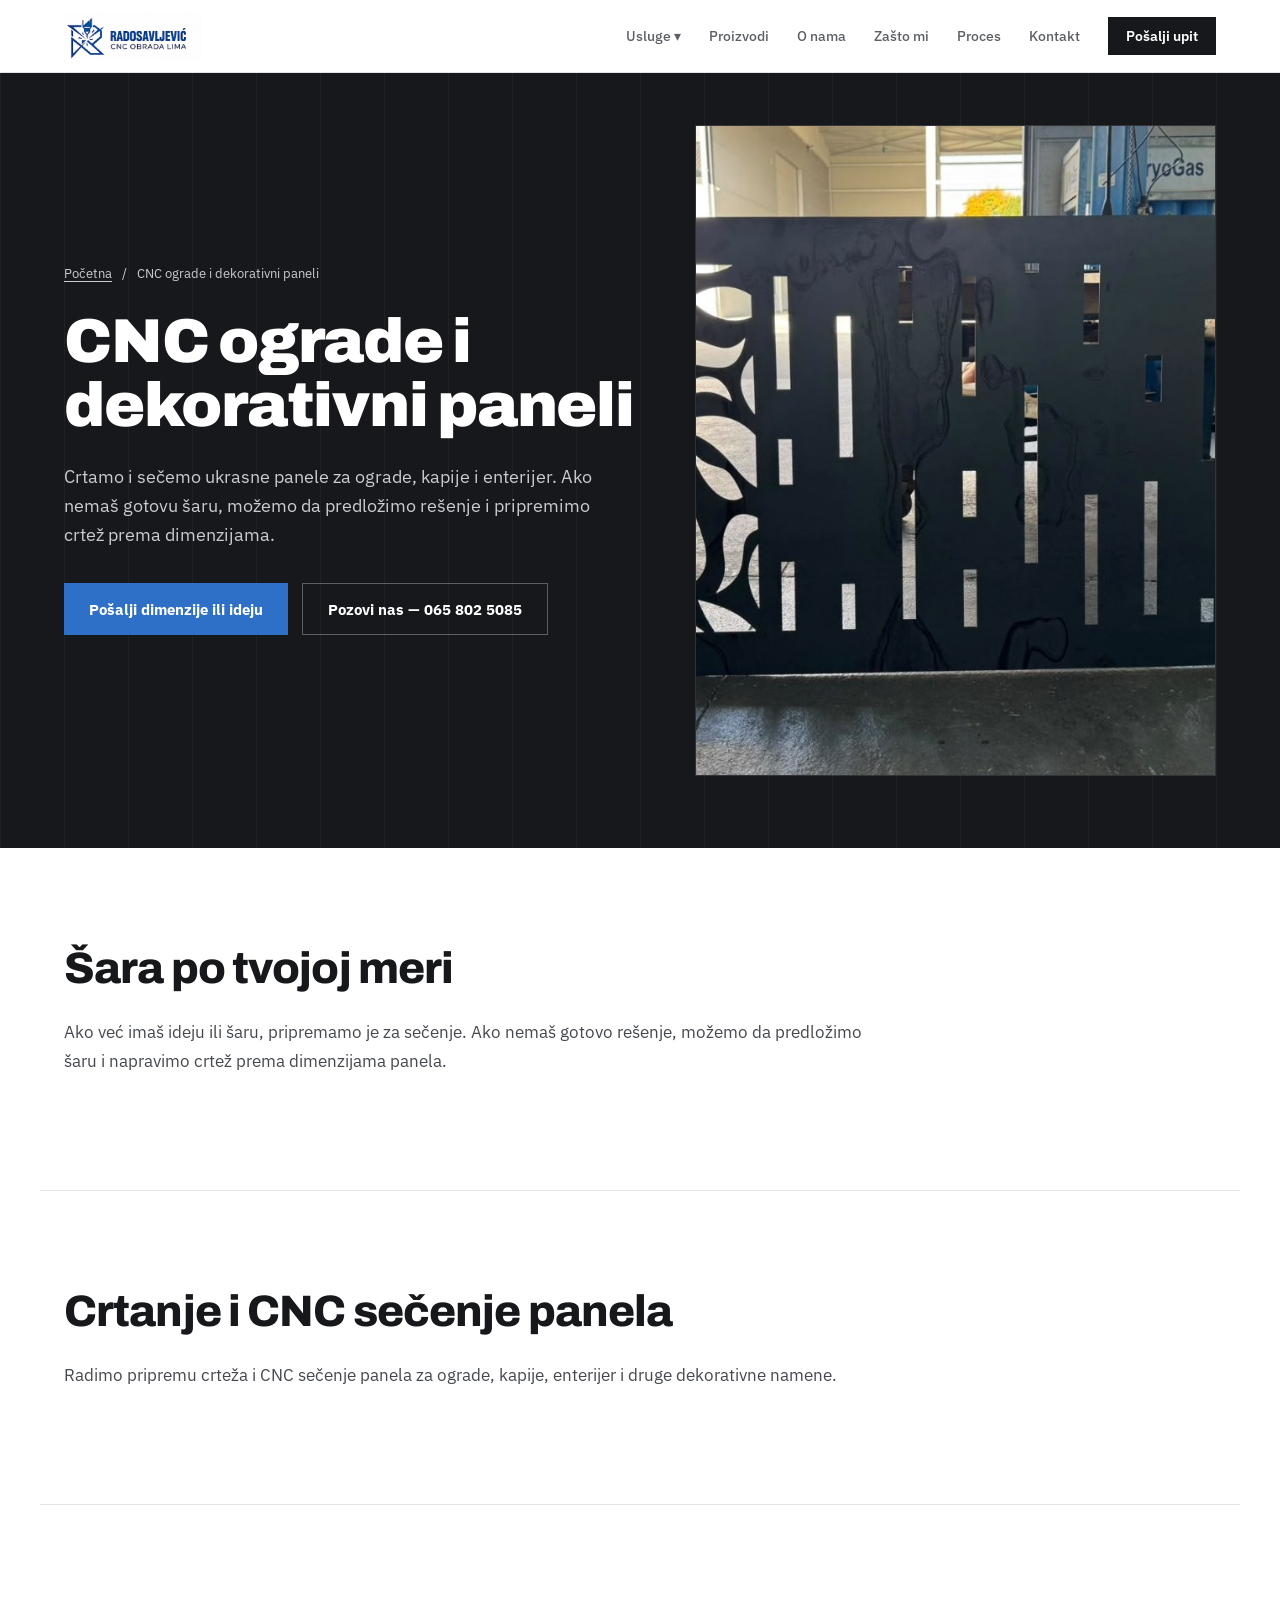
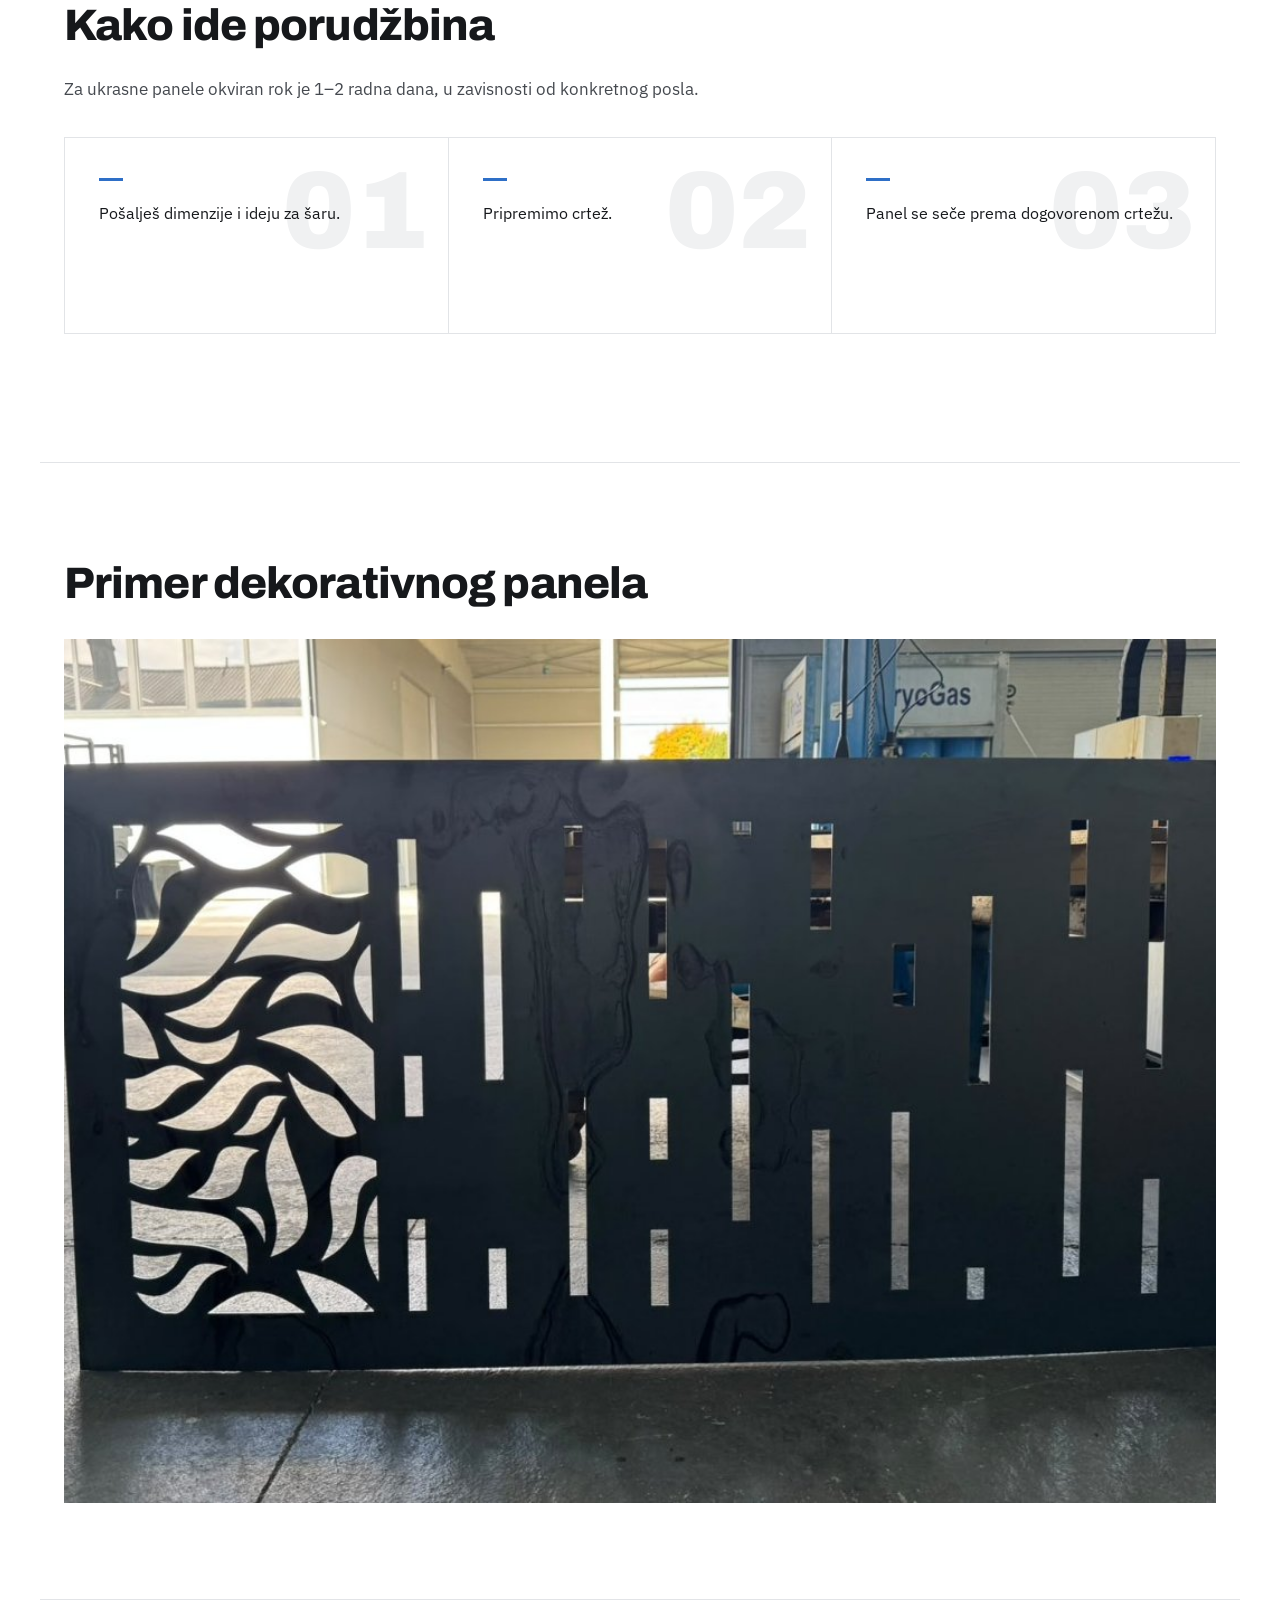
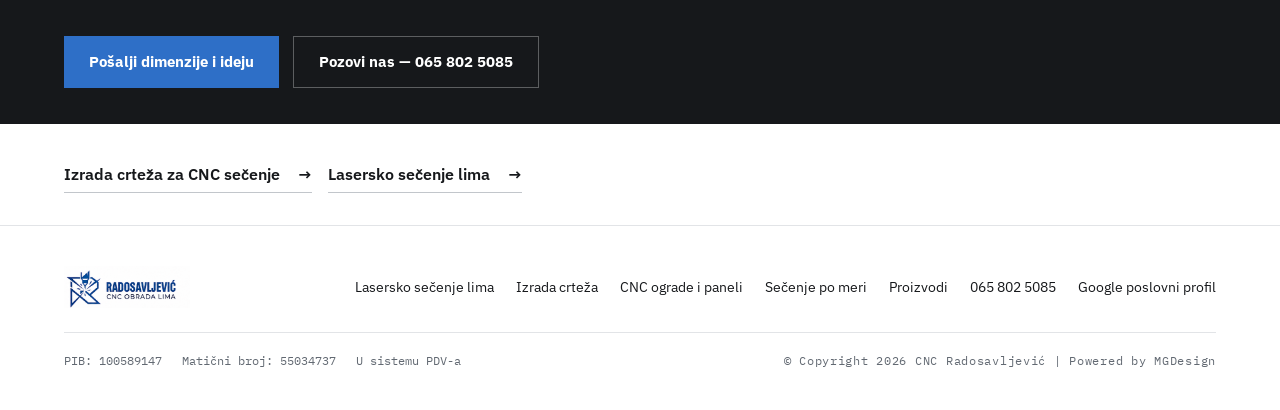
==== commit 4ba1e50b: "Deploy product gallery and unified business footer" ====
--- a/cnc-ograde/index.html
+++ b/cnc-ograde/index.html
@@ -86,6 +86,7 @@
 <link rel="preconnect" href="https://fonts.gstatic.com" crossorigin>
 <link href="https://fonts.googleapis.com/css2?family=Archivo:wght@600;700;800;900&amp;family=IBM+Plex+Mono:wght@400;500&amp;family=IBM+Plex+Sans:wght@400;500;600&amp;display=swap" rel="stylesheet">
 <link rel="stylesheet" href="/assets/pages.css">
+<link rel="stylesheet" href="/assets/footer.css">
 </head>
 <body>
 <!-- Google Tag Manager (noscript) -->
@@ -148,16 +149,22 @@
         </div></div></div><nav class="related-links" aria-label="Povezane usluge"><a href="/izrada-crteza-za-cnc-secenje/">Izrada crteža za CNC sečenje <span aria-hidden="true">→</span></a><a href="/lasersko-secenje-lima/">Lasersko sečenje lima <span aria-hidden="true">→</span></a></nav></main>
 <footer class="site-footer">
   <div class="site-footer__inner" data-nosnippet>
-    <a href="/" aria-label="Nazad na početnu"><img src="/assets/logo.png" alt="Radosavljević CNC obrada lima" width="182" height="70"></a>
-    <nav class="site-footer__links" aria-label="Navigacija u podnožju">
-      <a href="/lasersko-secenje-lima/">Lasersko sečenje lima</a>
-      <a href="/izrada-crteza-za-cnc-secenje/">Izrada crteža</a>
-      <a href="/cnc-ograde/">CNC ograde i paneli</a>
-      <a href="/usluzno-secenje-lima/">Sečenje po meri</a>
-      <a href="/proizvodi/">Proizvodi</a>
-      <a href="tel:+381658025085">065 802 5085</a>
-    </nav>
-    <small>© Copyright 2026 CNC Radosavljević | Powered by MGDesign</small>
+    <div class="site-footer__top">
+      <a class="site-footer__brand" href="/" aria-label="Nazad na početnu"><img src="/assets/logo.png" alt="Radosavljević CNC obrada lima" width="182" height="70"></a>
+      <nav class="site-footer__links" aria-label="Navigacija u podnožju">
+        <a href="/lasersko-secenje-lima/">Lasersko sečenje lima</a>
+        <a href="/izrada-crteza-za-cnc-secenje/">Izrada crteža</a>
+        <a href="/cnc-ograde/">CNC ograde i paneli</a>
+        <a href="/usluzno-secenje-lima/">Sečenje po meri</a>
+        <a href="/proizvodi/">Proizvodi</a>
+        <a href="tel:+381658025085">065 802 5085</a>
+        <a href="https://maps.app.goo.gl/rvQRkRG5MX4ujSWVA" target="_blank" rel="noopener noreferrer">Google poslovni profil</a>
+      </nav>
+    </div>
+    <div class="site-footer__meta">
+      <p><span>PIB: 100589147</span><span>Matični broj: 55034737</span><span>U sistemu PDV-a</span></p>
+      <small>© Copyright 2026 CNC Radosavljević | Powered by MGDesign</small>
+    </div>
   </div>
 </footer>
 
--- a/assets/pages.css
+++ b/assets/pages.css
@@ -67,10 +67,6 @@
 .info-card h3 { font-size: 22px; font-weight: 700; margin-bottom: 14px; }
 .info-card p { font-size: 15px; color: var(--text-muted); line-height: 1.7; }
 
-.site-footer { border-top: 1px solid var(--line); background: white; }
-.site-footer__inner { max-width: 1200px; padding: 40px 24px; margin: 0 auto; display: flex; justify-content: space-between; align-items: center; gap: 24px; flex-wrap: wrap; }
-.site-footer img { display: block; width: auto; height: 42px; }
-.site-footer small { font: 400 12px/1.6 var(--font-mono); letter-spacing: .06em; color: #8b9096; }
 
 @media (max-width: 1000px) {
   .desktop-nav { gap: 17px; }
@@ -152,8 +148,6 @@
 .form-feedback { min-height: 18px; font-size: 14px; color: #ab3131; }
 .related-links { width: 100%; display: flex; flex-wrap: wrap; gap: 16px; padding: 32px 24px; max-width: 1200px; margin: auto; }
 .related-links a { display: inline-flex; align-items: center; justify-content: space-between; gap: 18px; border-bottom: 1px solid #c2c6cb; padding: 8px 0; font-weight: 600; }
-.site-footer__links { display: flex; flex-wrap: wrap; gap: 12px 22px; }
-.site-footer__links a { font-size: 14px; }
 .services-menu { position: relative; }
 .services-menu > summary { list-style: none; font-size: 14px; color: var(--text-muted); font-weight: 500; cursor: pointer; }
 .services-menu > summary::-webkit-details-marker { display: none; }
@@ -218,6 +212,14 @@
 .product-gallery__grid picture, .product-gallery__grid img { display: block; width: 100%; height: 100%; }
 .product-gallery__grid img { object-fit: contain; }
 .product-gallery__grid figcaption { padding-top: 10px; color: var(--text-muted); font: 400 12px/1.5 var(--font-mono); }
+.product-lightbox { width: min(1100px, calc(100% - 24px)); max-height: calc(100dvh - 24px); padding: 0; border: 0; background: #16181b; color: white; overflow: auto; }
+.product-lightbox::backdrop { background: rgba(0, 0, 0, .84); }
+.product-lightbox__content { position: relative; padding: 16px; }
+.product-lightbox img { display: block; width: auto; max-width: 100%; max-height: calc(100dvh - 106px); margin: 0 auto; object-fit: contain; }
+.product-lightbox p { padding: 12px 48px 0; text-align: center; font: 400 13px/1.5 var(--font-mono); }
+.product-lightbox__close { position: absolute; top: 20px; right: 20px; display: grid; place-items: center; width: 44px; height: 44px; padding: 0; border: 1px solid #fff8; background: #16181bdf; color: white; font: 400 32px/1 var(--font-body); cursor: pointer; }
+.product-lightbox__close:hover { background: var(--blue); }
+.product-lightbox__close:focus-visible { outline: 3px solid var(--blue-light); outline-offset: 3px; }
 @media (max-width: 860px) {
   .product-card { grid-template-columns: 1fr; }
   .product-card__image { max-height: 450px; }
--- a/assets/footer.css
+++ b/assets/footer.css
@@ -0,0 +1,12 @@
+.site-footer { border-top: 1px solid #e2e4e7; background: #fff; color: #16181b; }
+.site-footer__inner { max-width: 1200px; padding: 40px 24px; margin: 0 auto; }
+.site-footer__top { display: flex; align-items: center; justify-content: space-between; gap: 24px; flex-wrap: wrap; }
+.site-footer__brand { display: inline-flex; flex-shrink: 0; }
+.site-footer__brand img { display: block; width: auto; height: 42px; }
+.site-footer__links { display: flex; flex-wrap: wrap; gap: 12px 22px; }
+.site-footer__links a { font-size: 14px; }
+.site-footer__links a:hover { color: #1f4e9e; }
+.site-footer a:focus-visible { outline: 3px solid #2e6fc7; outline-offset: 4px; }
+.site-footer__meta { display: flex; justify-content: space-between; align-items: baseline; gap: 12px 24px; flex-wrap: wrap; margin-top: 24px; padding-top: 18px; border-top: 1px solid #e2e4e7; color: #626972; }
+.site-footer__meta p { display: flex; flex-wrap: wrap; gap: 6px 20px; margin: 0; font: 400 12px/1.6 'IBM Plex Mono', monospace; }
+.site-footer__meta small { font: 400 12px/1.6 'IBM Plex Mono', monospace; letter-spacing: .06em; }
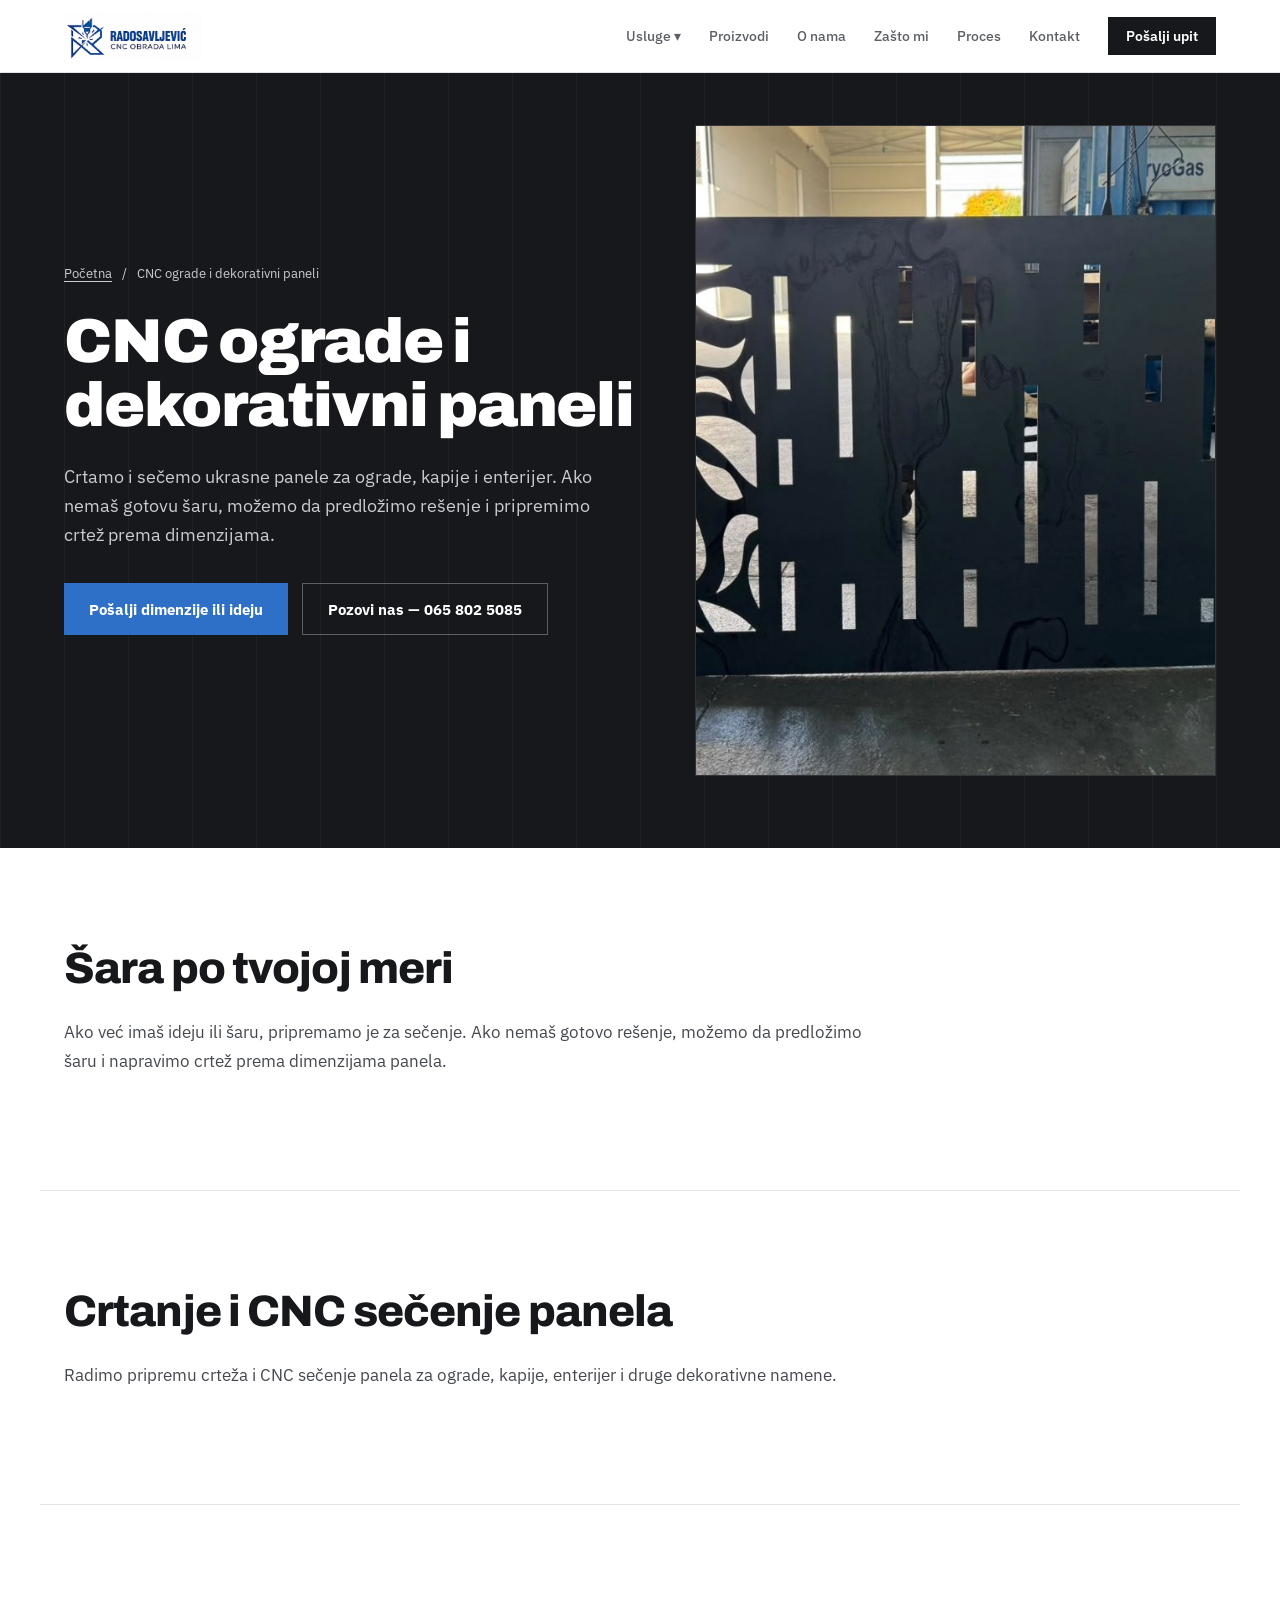
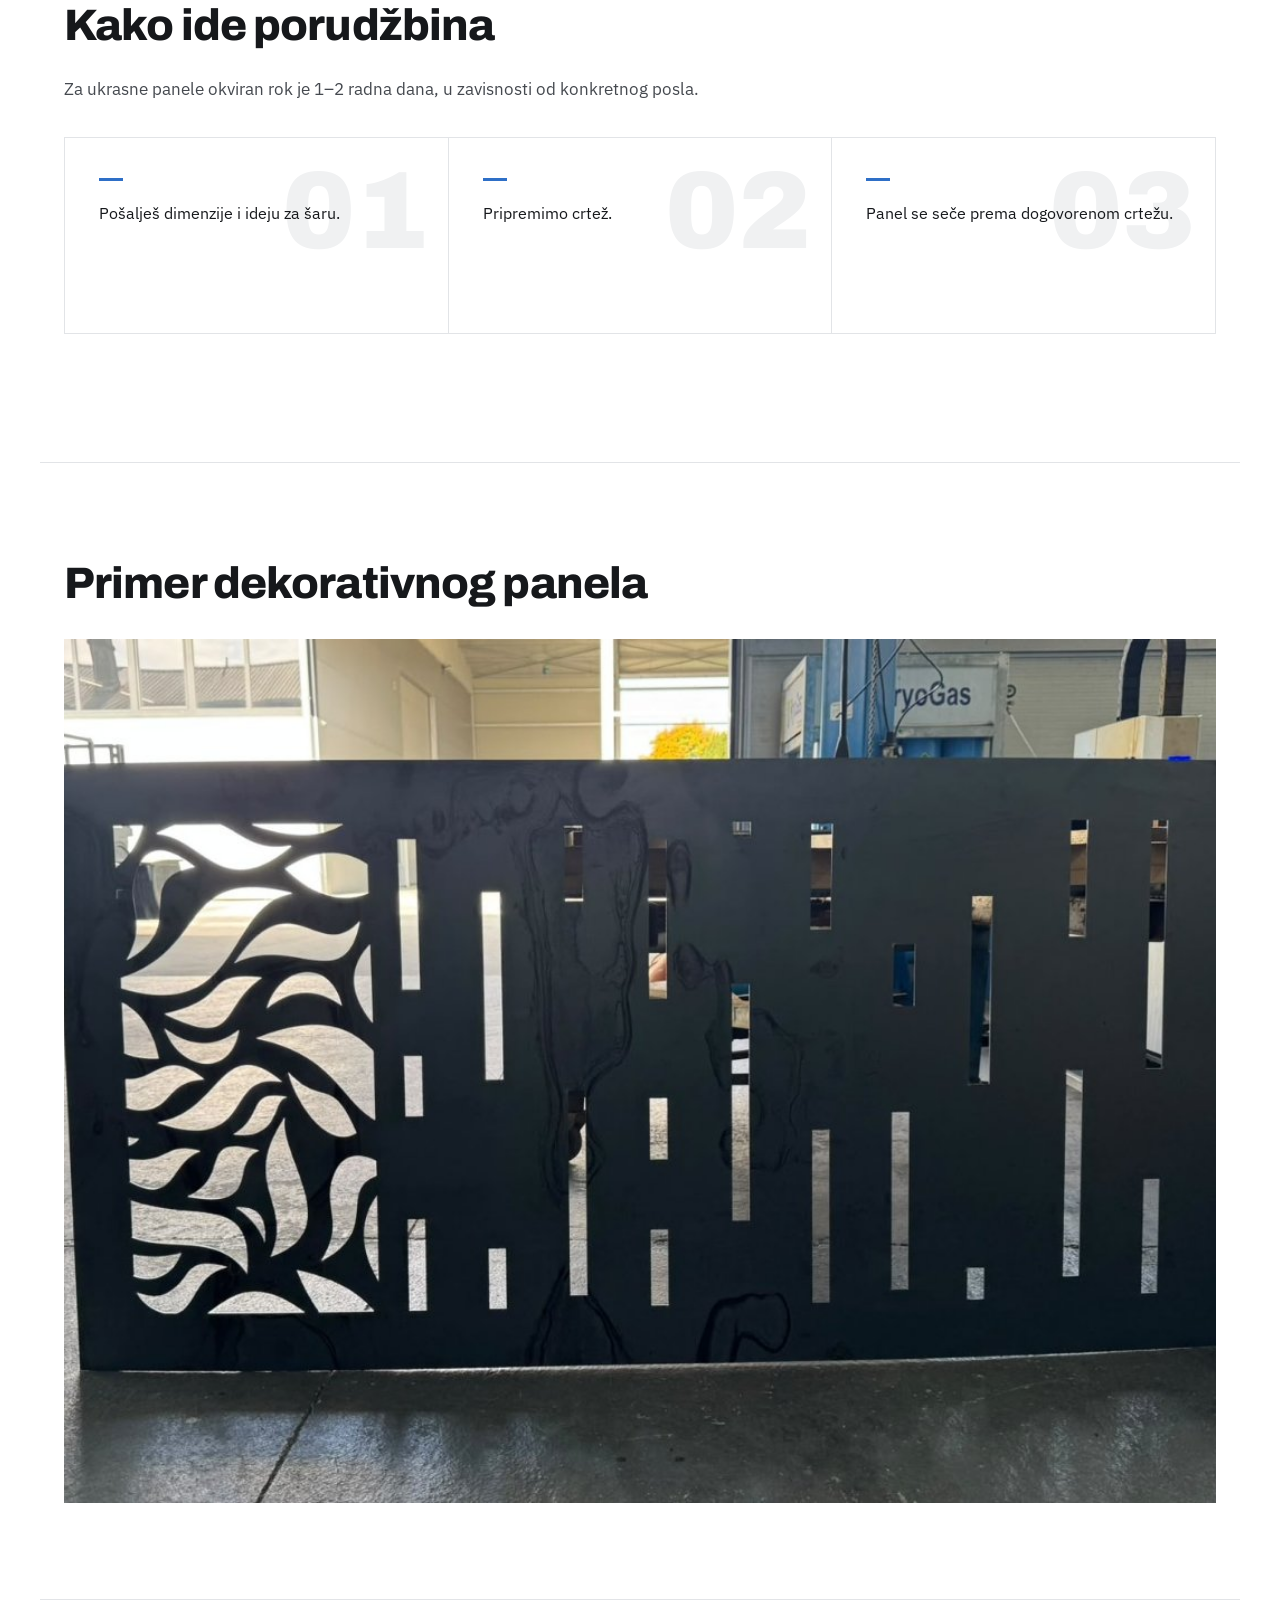
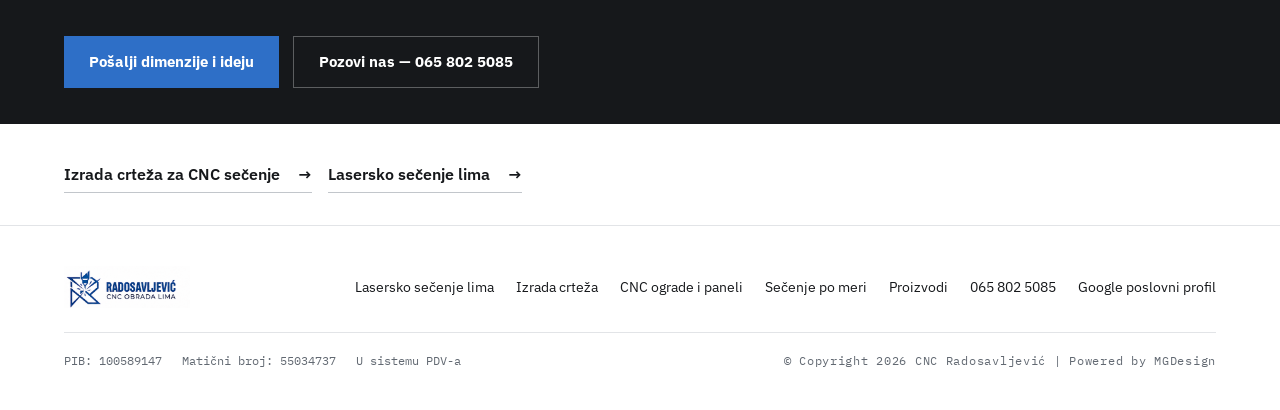
==== commit 0f505600: "Improve footer layout on mobile" ====
--- a/cnc-ograde/index.html
+++ b/cnc-ograde/index.html
@@ -163,7 +163,7 @@
     </div>
     <div class="site-footer__meta">
       <p><span>PIB: 100589147</span><span>Matični broj: 55034737</span><span>U sistemu PDV-a</span></p>
-      <small>© Copyright 2026 CNC Radosavljević | Powered by MGDesign</small>
+      <small><span>© Copyright 2026 CNC Radosavljević</span><span class="site-footer__separator" aria-hidden="true"> | </span><span>Powered by MGDesign</span></small>
     </div>
   </div>
 </footer>
--- a/assets/footer.css
+++ b/assets/footer.css
@@ -10,3 +10,23 @@
 .site-footer__meta { display: flex; justify-content: space-between; align-items: baseline; gap: 12px 24px; flex-wrap: wrap; margin-top: 24px; padding-top: 18px; border-top: 1px solid #e2e4e7; color: #626972; }
 .site-footer__meta p { display: flex; flex-wrap: wrap; gap: 6px 20px; margin: 0; font: 400 12px/1.6 'IBM Plex Mono', monospace; }
 .site-footer__meta small { font: 400 12px/1.6 'IBM Plex Mono', monospace; letter-spacing: .06em; }
+@media (max-width: 600px) {
+  .site-footer__inner { padding: 32px 24px 28px; }
+  .site-footer__top { display: block; }
+  .site-footer__brand { margin-bottom: 20px; }
+  .site-footer__links { display: grid; grid-template-columns: repeat(2, minmax(0, 1fr)); gap: 0 16px; }
+  .site-footer__links a { display: block; padding: 8px 0; line-height: 1.35; }
+  .site-footer__links a:nth-child(5) { grid-column: 1 / -1; }
+  .site-footer__links a:nth-child(6), .site-footer__links a:nth-child(7) { margin-top: 8px; padding-top: 16px; border-top: 1px solid #e2e4e7; }
+  .site-footer__meta { display: block; margin-top: 16px; padding-top: 16px; }
+  .site-footer__meta p { display: grid; grid-template-columns: repeat(2, minmax(0, 1fr)); gap: 8px 12px; font-size: 11px; }
+  .site-footer__meta p span { overflow-wrap: anywhere; }
+  .site-footer__meta p span:last-child { grid-column: 1 / -1; }
+  .site-footer__meta small { display: block; margin-top: 16px; font-size: 11px; letter-spacing: 0; }
+  .site-footer__meta small span { display: block; }
+  .site-footer__meta small .site-footer__separator { display: none; }
+}
+@media (max-width: 360px) {
+  .site-footer__meta p { grid-template-columns: 1fr; }
+  .site-footer__meta p span:last-child { grid-column: auto; }
+}
